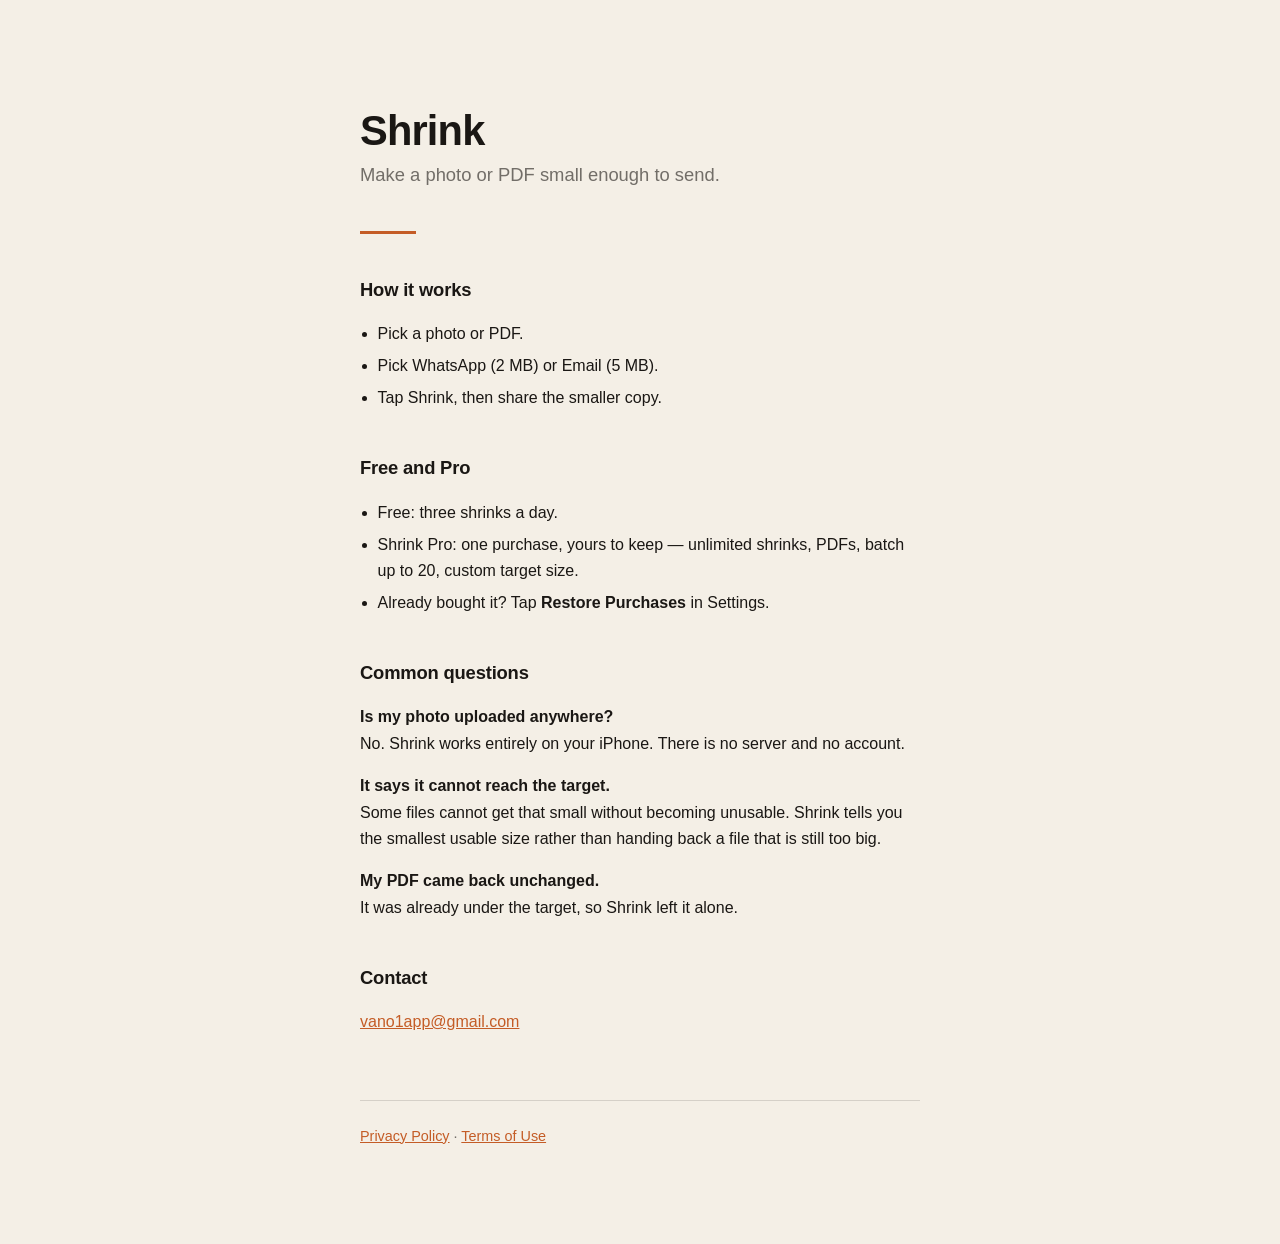
==== index.html @ ba434cbe "Support and privacy pages for Shrink Static, no scripts, no trackers. Privacy page states the app's " ====
<!doctype html>
<html lang="en-GB">
<head>
<meta charset="utf-8">
<meta name="viewport" content="width=device-width,initial-scale=1">
<title>Shrink — Support</title>
<link rel="stylesheet" href="style.css">
</head>
<body>
<main>
  <h1>Shrink</h1>
  <p class="lede">Make a photo or PDF small enough to send.</p>
  <hr class="rule">

  <h2>How it works</h2>
  <ul>
    <li>Pick a photo or PDF.</li>
    <li>Pick WhatsApp (2&nbsp;MB) or Email (5&nbsp;MB).</li>
    <li>Tap Shrink, then share the smaller copy.</li>
  </ul>

  <h2>Free and Pro</h2>
  <ul>
    <li>Free: three shrinks a day.</li>
    <li>Shrink Pro: one purchase, yours to keep — unlimited shrinks, PDFs, batch up to 20, custom target size.</li>
    <li>Already bought it? Tap <strong>Restore Purchases</strong> in Settings.</li>
  </ul>

  <h2>Common questions</h2>
  <p><strong>Is my photo uploaded anywhere?</strong><br>No. Shrink works entirely on your iPhone. There is no server and no account.</p>
  <p><strong>It says it cannot reach the target.</strong><br>Some files cannot get that small without becoming unusable. Shrink tells you the smallest usable size rather than handing back a file that is still too big.</p>
  <p><strong>My PDF came back unchanged.</strong><br>It was already under the target, so Shrink left it alone.</p>

  <h2>Contact</h2>
  <p><a href="mailto:vano1app@gmail.com">vano1app@gmail.com</a></p>

  <footer>
    <a href="privacy.html">Privacy Policy</a> ·
    <a href="https://www.apple.com/legal/internet-services/itunes/dev/stdeula/">Terms of Use</a>
  </footer>
</main>
</body>
</html>
---- style.css ----
:root { --cream:#F4EFE6; --ink:#1A1714; --accent:#C45C26; --muted:rgba(26,23,20,.6); }
* { box-sizing:border-box; }
body { margin:0; background:var(--cream); color:var(--ink);
  font:16px/1.65 -apple-system,BlinkMacSystemFont,"Segoe UI",Helvetica,Arial,sans-serif; }
main { max-width:38rem; margin:0 auto; padding:12vh 1.5rem 6rem; }
h1 { font-size:2.6rem; line-height:1.1; letter-spacing:-.02em; margin:0 0 .4rem; font-weight:800; }
h2 { font-size:1.15rem; margin:2.6rem 0 .6rem; letter-spacing:-.01em; }
.lede { font-size:1.15rem; color:var(--muted); margin:0 0 2.5rem; }
.rule { width:56px; height:3px; background:var(--accent); border:0; margin:1.6rem 0 0; }
ul { padding-left:1.1rem; } li { margin:.35rem 0; }
a { color:var(--accent); }
footer { margin-top:4rem; padding-top:1.5rem; border-top:1px solid rgba(26,23,20,.14);
  color:var(--muted); font-size:.9rem; }
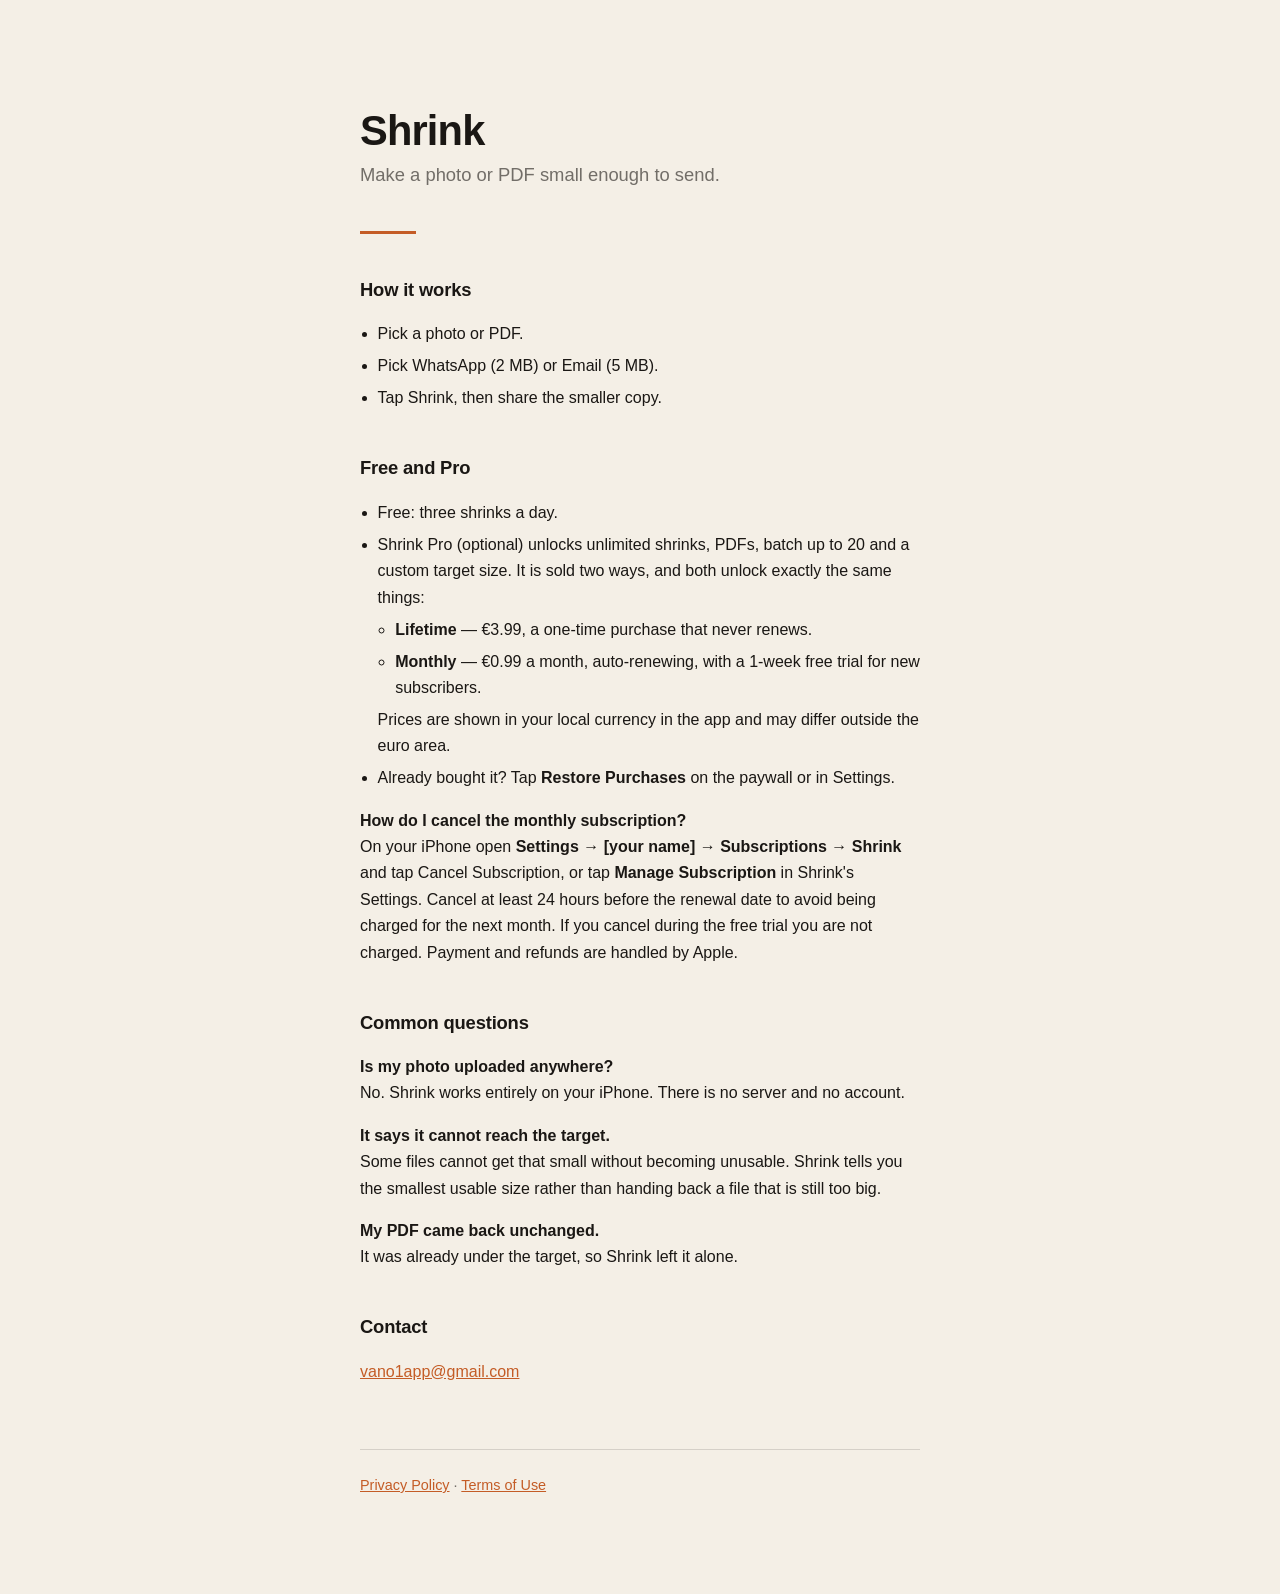
==== commit c9fa65d0: "Describe both Pro options (lifetime €3.99, monthly €0.99 with 1-week trial), cancellation and restor" ====
--- a/index.html
+++ b/index.html
@@ -22,9 +22,16 @@
   <h2>Free and Pro</h2>
   <ul>
     <li>Free: three shrinks a day.</li>
-    <li>Shrink Pro: one purchase, yours to keep — unlimited shrinks, PDFs, batch up to 20, custom target size.</li>
-    <li>Already bought it? Tap <strong>Restore Purchases</strong> in Settings.</li>
+    <li>Shrink Pro (optional) unlocks unlimited shrinks, PDFs, batch up to 20 and a custom target size. It is sold two ways, and both unlock exactly the same things:
+      <ul>
+        <li><strong>Lifetime</strong> — €3.99, a one-time purchase that never renews.</li>
+        <li><strong>Monthly</strong> — €0.99 a month, auto-renewing, with a 1-week free trial for new subscribers.</li>
+      </ul>
+      Prices are shown in your local currency in the app and may differ outside the euro area.</li>
+    <li>Already bought it? Tap <strong>Restore Purchases</strong> on the paywall or in Settings.</li>
   </ul>
+
+  <p><strong>How do I cancel the monthly subscription?</strong><br>On your iPhone open <strong>Settings → [your name] → Subscriptions → Shrink</strong> and tap Cancel Subscription, or tap <strong>Manage Subscription</strong> in Shrink's Settings. Cancel at least 24 hours before the renewal date to avoid being charged for the next month. If you cancel during the free trial you are not charged. Payment and refunds are handled by Apple.</p>
 
   <h2>Common questions</h2>
   <p><strong>Is my photo uploaded anywhere?</strong><br>No. Shrink works entirely on your iPhone. There is no server and no account.</p>
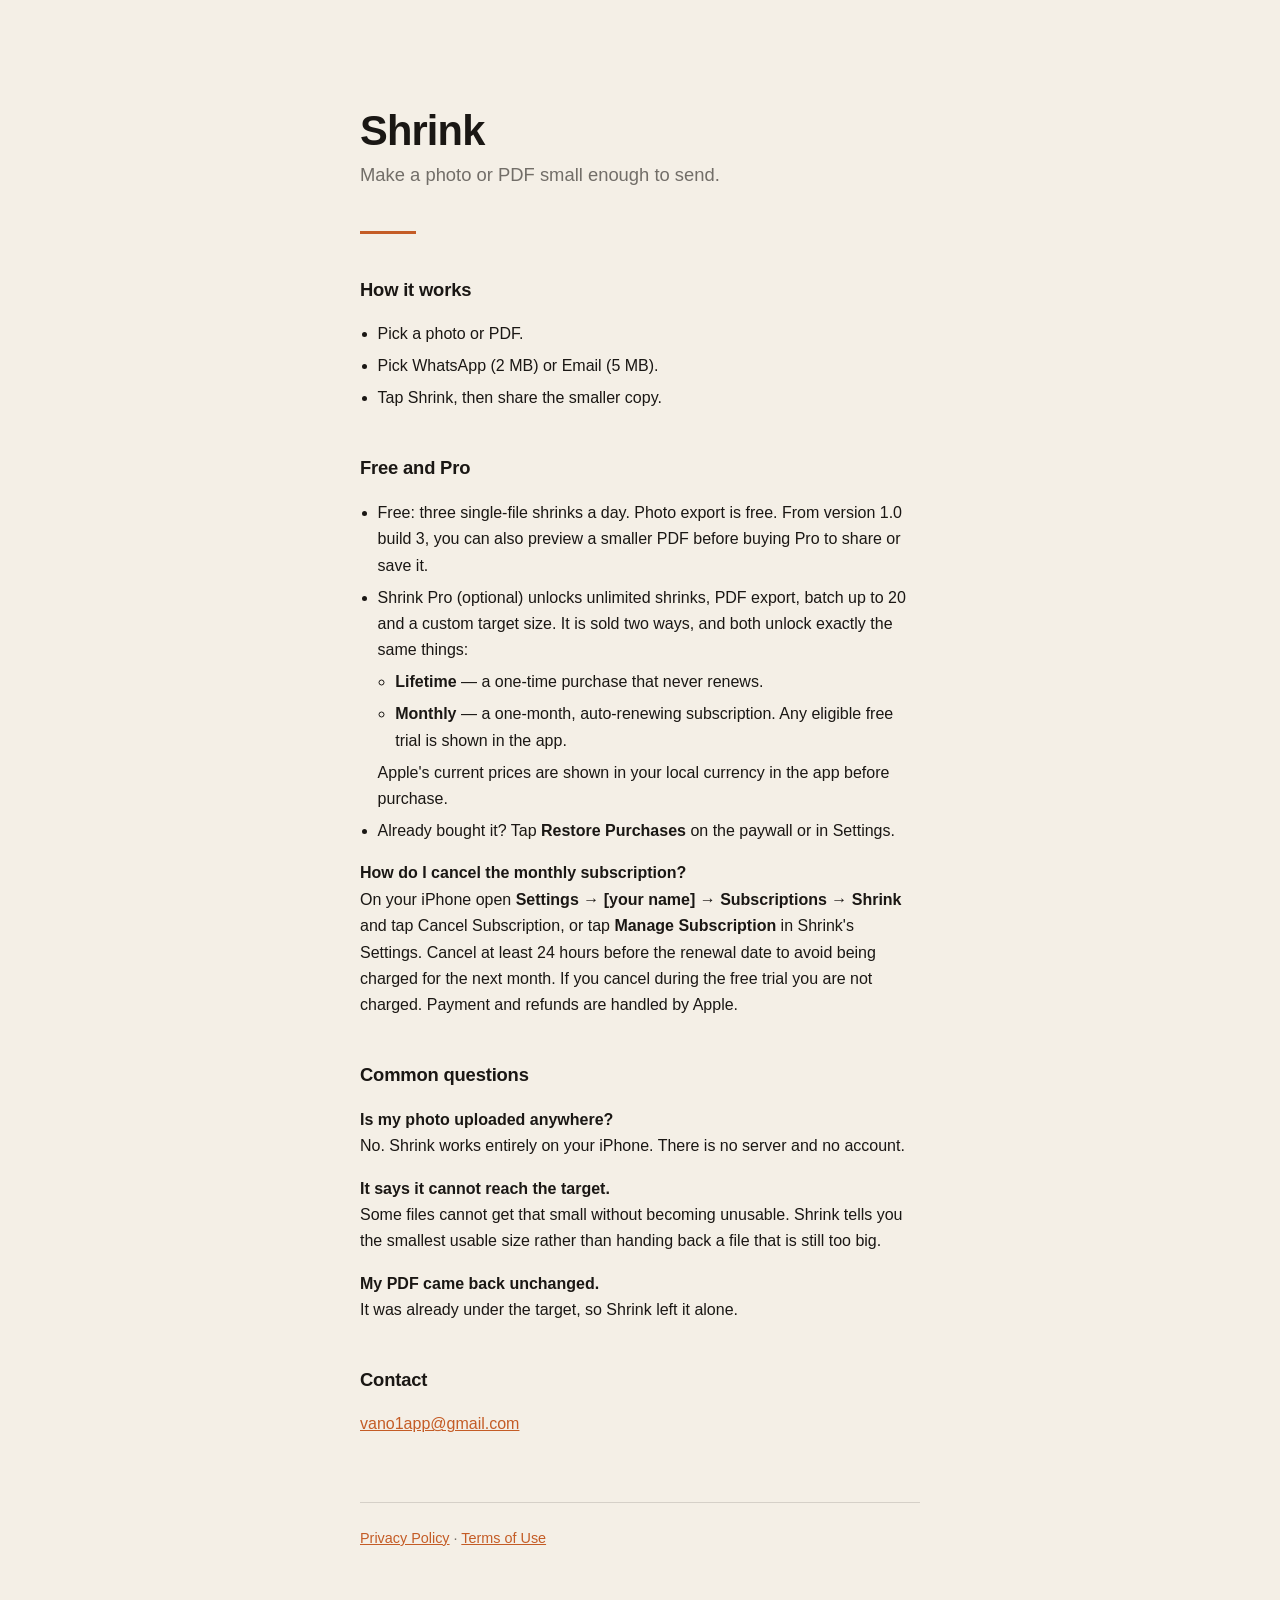
==== commit f04c7d35: "Clarify PDF preview and on-device session retention" ====
--- a/index.html
+++ b/index.html
@@ -21,13 +21,13 @@
 
   <h2>Free and Pro</h2>
   <ul>
-    <li>Free: three shrinks a day.</li>
-    <li>Shrink Pro (optional) unlocks unlimited shrinks, PDFs, batch up to 20 and a custom target size. It is sold two ways, and both unlock exactly the same things:
+    <li>Free: three single-file shrinks a day. Photo export is free. From version 1.0 build 3, you can also preview a smaller PDF before buying Pro to share or save it.</li>
+    <li>Shrink Pro (optional) unlocks unlimited shrinks, PDF export, batch up to 20 and a custom target size. It is sold two ways, and both unlock exactly the same things:
       <ul>
-        <li><strong>Lifetime</strong> — €3.99, a one-time purchase that never renews.</li>
-        <li><strong>Monthly</strong> — €0.99 a month, auto-renewing, with a 1-week free trial for new subscribers.</li>
+        <li><strong>Lifetime</strong> — a one-time purchase that never renews.</li>
+        <li><strong>Monthly</strong> — a one-month, auto-renewing subscription. Any eligible free trial is shown in the app.</li>
       </ul>
-      Prices are shown in your local currency in the app and may differ outside the euro area.</li>
+      Apple's current prices are shown in your local currency in the app before purchase.</li>
     <li>Already bought it? Tap <strong>Restore Purchases</strong> on the paywall or in Settings.</li>
   </ul>
 
